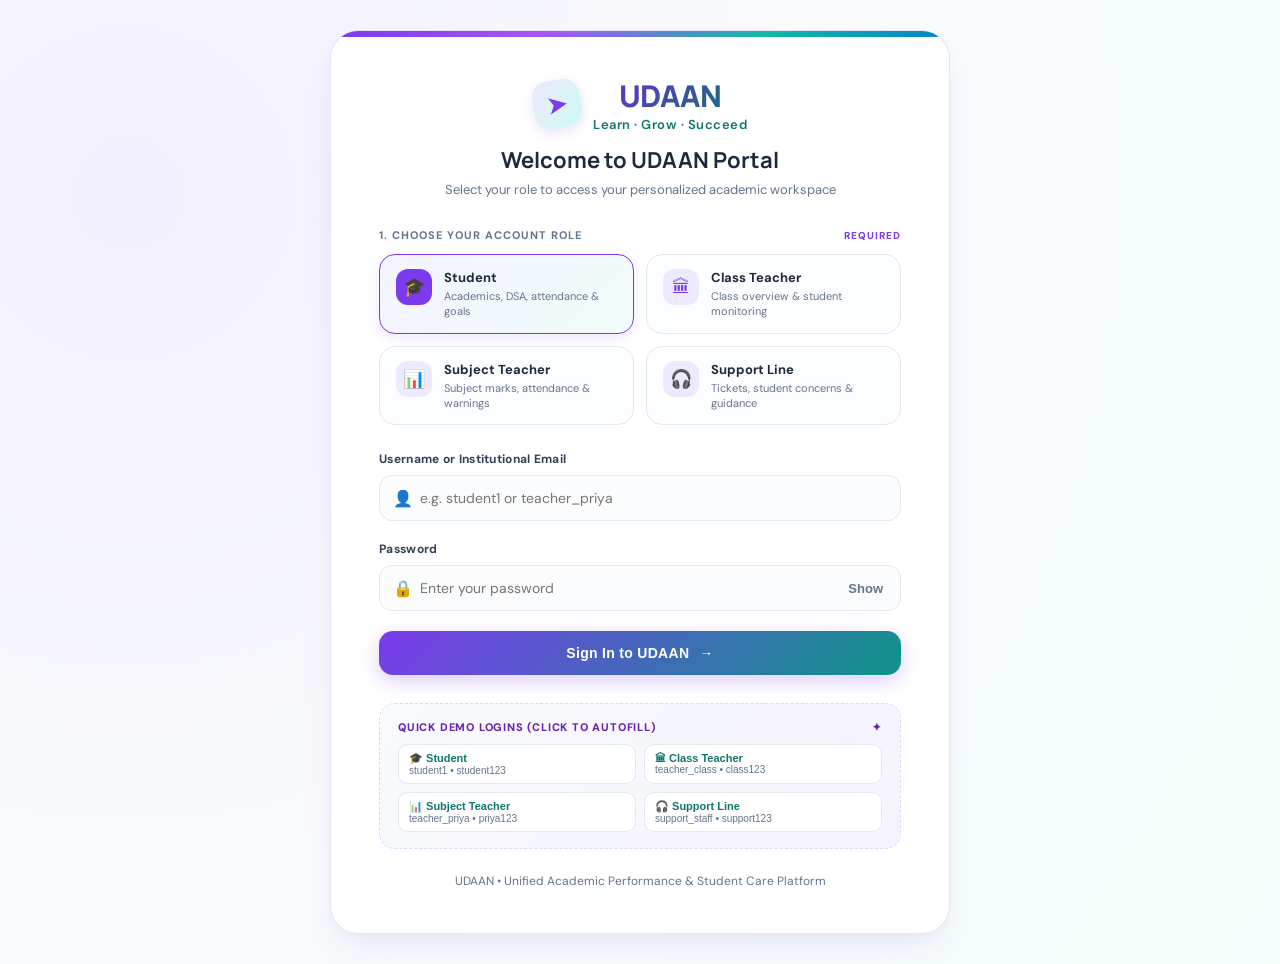
==== templates/login.html @ 4e5c91a6 "Initial commit: UDAAN Academic Portal" ====
<!DOCTYPE html>
<html lang="en">
<head>
  <meta charset="UTF-8">
  <meta name="viewport" content="width=device-width, initial-scale=1.0">
  <title>UDAAN — Sign In | Unified Academic Portal</title>
  <link rel="stylesheet" href="/static/css/login.css">
  <link rel="stylesheet" href="../static/css/login.css">
</head>
<body>

  <div class="login-container">
    <div class="brand-section">
      <div class="brand-mark-wrap">
        <div class="brand-icon">➤</div>
        <div>
          <h1 class="brand-title">UDAAN</h1>
          <p class="brand-tagline">Learn · Grow · Succeed</p>
        </div>
      </div>
      <h2 class="welcome-title">Welcome to UDAAN Portal</h2>
      <p class="welcome-subtitle">Select your role to access your personalized academic workspace</p>
    </div>

    <!-- Alert Message Box -->
    <div id="alertBox" class="alert-box" role="alert"></div>

    <form id="loginForm" novalidate>
      <div class="role-section-title">
        <span>1. Choose your account role</span>
        <span style="font-size: 10px; color: var(--primary); font-weight: 800;">REQUIRED</span>
      </div>

      <!-- 4 Role Selector Cards -->
      <div class="role-grid">
        <div class="role-card active" data-role="student" tabindex="0">
          <div class="role-card-icon">🎓</div>
          <div class="role-card-info">
            <h4>Student</h4>
            <p>Academics, DSA, attendance & goals</p>
          </div>
        </div>

        <div class="role-card" data-role="class_teacher" tabindex="0">
          <div class="role-card-icon">🏛</div>
          <div class="role-card-info">
            <h4>Class Teacher</h4>
            <p>Class overview & student monitoring</p>
          </div>
        </div>

        <div class="role-card" data-role="subject_teacher" tabindex="0">
          <div class="role-card-icon">📊</div>
          <div class="role-card-info">
            <h4>Subject Teacher</h4>
            <p>Subject marks, attendance & warnings</p>
          </div>
        </div>

        <div class="role-card" data-role="support" tabindex="0">
          <div class="role-card-icon">🎧</div>
          <div class="role-card-info">
            <h4>Support Line</h4>
            <p>Tickets, student concerns & guidance</p>
          </div>
        </div>
      </div>

      <input type="hidden" id="selectedRole" name="role" value="student">

      <div class="form-group">
        <label for="username" class="form-label">Username or Institutional Email</label>
        <div class="input-wrapper">
          <span class="input-icon">👤</span>
          <input type="text" id="username" name="username" class="form-input" placeholder="e.g. student1 or teacher_priya" required autocomplete="username">
        </div>
      </div>

      <div class="form-group">
        <label for="password" class="form-label">Password</label>
        <div class="input-wrapper">
          <span class="input-icon">🔒</span>
          <input type="password" id="password" name="password" class="form-input" placeholder="Enter your password" required autocomplete="current-password">
          <button type="button" id="togglePassword" class="password-toggle" aria-label="Toggle password visibility">Show</button>
        </div>
      </div>

      <button type="submit" id="submitBtn" class="btn-submit">
        <span>Sign In to UDAAN</span>
        <span>→</span>
      </button>

      <!-- Quick Demo Credentials Picker -->
      <div class="demo-accounts">
        <div class="demo-title">
          <span>Quick Demo Logins (Click to Autofill)</span>
          <span>✦</span>
        </div>
        <div class="demo-pills">
          <button type="button" class="demo-pill" data-role="student" data-user="student1" data-pass="student123">
            <strong>🎓 Student</strong>
            <span>student1 &bull; student123</span>
          </button>
          <button type="button" class="demo-pill" data-role="class_teacher" data-user="teacher_class" data-pass="class123">
            <strong>🏛 Class Teacher</strong>
            <span>teacher_class &bull; class123</span>
          </button>
          <button type="button" class="demo-pill" data-role="subject_teacher" data-user="teacher_priya" data-pass="priya123">
            <strong>📊 Subject Teacher</strong>
            <span>teacher_priya &bull; priya123</span>
          </button>
          <button type="button" class="demo-pill" data-role="support" data-user="support_staff" data-pass="support123">
            <strong>🎧 Support Line</strong>
            <span>support_staff &bull; support123</span>
          </button>
        </div>
      </div>
    </form>

    <p class="footer-text">UDAAN &bull; Unified Academic Performance & Student Care Platform</p>
  </div>

  <script src="/static/js/login.js"></script>
  <script src="../static/js/login.js"></script>
</body>
</html>
---- static/css/login.css ----
@import url('https://fonts.googleapis.com/css2?family=DM+Sans:wght@400;500;600;700&family=Manrope:wght@500;600;700;800&display=swap');

:root {
  --primary: #7c3aed;
  --primary-hover: #6d28d9;
  --primary-light: #f5f3ff;
  --lavender: #ede9fe;
  --lavender-border: #ddd6fe;
  --lavender-text: #6b21a8;

  --teal: #0d9488;
  --teal-dark: #0f766e;
  --teal-light: #f0fdfa;
  --mint-border: #ccfbf1;
  --teal-text: #115e59;

  --soft-blue: #0284c7;
  --blue-light: #f0f9ff;
  --blue-border: #e0f2fe;

  --ink: #1e293b;
  --muted: #64748b;
  --line: #e2e8f0;
  --bg: #f8fafc;
  --card-bg: #ffffff;
  --danger: #e11d48;
  --danger-bg: #ffe4e6;
  --danger-border: #fecdd3;
  --success: #059669;
  --success-bg: #ecfdf5;

  --shadow: 0 10px 30px -5px rgba(124, 58, 237, 0.07), 0 4px 12px -2px rgba(13, 148, 136, 0.05);
  --shadow-card: 0 20px 40px -10px rgba(124, 58, 237, 0.09), 0 8px 16px -4px rgba(13, 148, 136, 0.06);
}

* {
  box-sizing: border-box;
  margin: 0;
  padding: 0;
}

body {
  font-family: 'DM Sans', sans-serif;
  color: var(--ink);
  background: radial-gradient(circle at 10% 20%, rgba(237, 233, 254, 0.7) 0%, rgba(248, 250, 252, 0.9) 50%, rgba(240, 253, 250, 0.7) 100%);
  min-height: 100vh;
  display: flex;
  flex-direction: column;
  justify-content: center;
  align-items: center;
  padding: 30px 20px;
}

.login-container {
  width: 100%;
  max-width: 620px;
  background: var(--card-bg);
  border-radius: 28px;
  border: 1px solid rgba(221, 214, 254, 0.7);
  box-shadow: var(--shadow-card);
  padding: 44px 48px;
  position: relative;
  overflow: hidden;
}

.login-container::before {
  content: '';
  position: absolute;
  top: 0;
  left: 0;
  right: 0;
  height: 6px;
  background: linear-gradient(90deg, #7c3aed 0%, #a855f7 35%, #14b8a6 70%, #0284c7 100%);
}

.brand-section {
  text-align: center;
  margin-bottom: 30px;
}

.brand-mark-wrap {
  display: inline-flex;
  align-items: center;
  gap: 12px;
  margin-bottom: 12px;
  text-decoration: none;
}

.brand-icon {
  width: 48px;
  height: 48px;
  background: linear-gradient(135deg, #ede9fe 0%, #ccfbf1 100%);
  color: var(--primary);
  border-radius: 16px;
  display: grid;
  place-items: center;
  font-size: 26px;
  transform: rotate(-10deg);
  box-shadow: 0 4px 12px rgba(124, 58, 237, 0.15);
}

.brand-title {
  font-family: 'Manrope', sans-serif;
  font-size: 30px;
  font-weight: 800;
  letter-spacing: -0.5px;
  background: linear-gradient(135deg, #6d28d9 0%, #0f766e 100%);
  -webkit-background-clip: text;
  -webkit-text-fill-color: transparent;
}

.brand-tagline {
  font-size: 13px;
  font-weight: 600;
  color: var(--teal-dark);
  letter-spacing: 0.5px;
}

.welcome-title {
  font-family: 'Manrope', sans-serif;
  font-size: 22px;
  font-weight: 700;
  color: var(--ink);
  margin-bottom: 6px;
}

.welcome-subtitle {
  font-size: 13px;
  color: var(--muted);
}

/* Role Selector */
.role-section-title {
  font-size: 11px;
  font-weight: 700;
  text-transform: uppercase;
  letter-spacing: 1px;
  color: var(--muted);
  margin-bottom: 12px;
  display: flex;
  align-items: center;
  justify-content: space-between;
}

.role-grid {
  display: grid;
  grid-template-columns: repeat(2, 1fr);
  gap: 12px;
  margin-bottom: 26px;
}

.role-card {
  border: 1.5px solid var(--line);
  background: #fcfdfe;
  border-radius: 16px;
  padding: 14px 16px;
  cursor: pointer;
  display: flex;
  align-items: flex-start;
  gap: 12px;
  transition: all 0.2s ease;
  user-select: none;
  text-align: left;
}

.role-card:hover {
  border-color: var(--lavender-border);
  background: var(--primary-light);
  transform: translateY(-2px);
}

.role-card.active {
  border-color: var(--primary);
  background: linear-gradient(135deg, #f5f3ff 0%, #f0fdfa 100%);
  box-shadow: 0 4px 14px rgba(124, 58, 237, 0.12);
}

.role-card-icon {
  width: 36px;
  height: 36px;
  border-radius: 12px;
  display: grid;
  place-items: center;
  font-size: 18px;
  flex-shrink: 0;
  background: var(--lavender);
  color: var(--primary);
  transition: all 0.2s;
}

.role-card.active .role-card-icon {
  background: var(--primary);
  color: #fff;
}

.role-card-info h4 {
  font-size: 13px;
  font-weight: 700;
  color: var(--ink);
  margin-bottom: 3px;
}

.role-card-info p {
  font-size: 11px;
  color: var(--muted);
  line-height: 1.35;
}

/* Alert Notification */
.alert-box {
  display: none;
  border-radius: 14px;
  padding: 12px 16px;
  font-size: 13px;
  margin-bottom: 20px;
  align-items: center;
  gap: 10px;
  animation: fadeIn 0.3s ease;
}

.alert-box.show {
  display: flex;
}

.alert-danger {
  background: var(--danger-bg);
  border: 1px solid var(--danger-border);
  color: var(--danger);
}

.alert-success {
  background: var(--success-bg);
  border: 1px solid #a7f3d0;
  color: var(--success);
}

/* Form Styles */
.form-group {
  margin-bottom: 20px;
}

.form-label {
  display: block;
  font-size: 12px;
  font-weight: 700;
  letter-spacing: 0.3px;
  color: #334155;
  margin-bottom: 8px;
}

.input-wrapper {
  position: relative;
  display: flex;
  align-items: center;
}

.input-icon {
  position: absolute;
  left: 14px;
  color: #94a3b8;
  font-size: 16px;
  pointer-events: none;
}

.form-input {
  width: 100%;
  padding: 13px 14px 13px 40px;
  font-size: 14px;
  font-family: inherit;
  color: var(--ink);
  background: #fbfcfd;
  border: 1.5px solid #e2e8f0;
  border-radius: 13px;
  transition: all 0.2s ease;
  outline: none;
}

.form-input:focus {
  border-color: var(--primary);
  background: #fff;
  box-shadow: 0 0 0 3px rgba(124, 58, 237, 0.12);
}

.password-toggle {
  position: absolute;
  right: 12px;
  background: transparent;
  border: none;
  color: #64748b;
  cursor: pointer;
  padding: 6px;
  font-size: 13px;
  font-weight: 600;
  display: flex;
  align-items: center;
  border-radius: 6px;
}

.password-toggle:hover {
  color: var(--primary);
}

/* Submit Button */
.btn-submit {
  width: 100%;
  padding: 14px;
  border: none;
  border-radius: 14px;
  background: linear-gradient(135deg, var(--primary) 0%, var(--teal) 100%);
  color: #ffffff;
  font-size: 14px;
  font-weight: 700;
  letter-spacing: 0.3px;
  cursor: pointer;
  box-shadow: 0 6px 20px rgba(124, 58, 237, 0.25);
  transition: all 0.2s ease;
  display: flex;
  align-items: center;
  justify-content: center;
  gap: 10px;
  margin-top: 8px;
}

.btn-submit:hover {
  opacity: 0.95;
  transform: translateY(-2px);
  box-shadow: 0 8px 24px rgba(124, 58, 237, 0.32);
}

.btn-submit:active {
  transform: translateY(0);
}

.btn-submit:disabled {
  opacity: 0.65;
  cursor: not-allowed;
  transform: none;
}

/* Demo Credentials Helper Pill Box */
.demo-accounts {
  margin-top: 28px;
  padding: 16px 18px;
  background: linear-gradient(135deg, #f8fafc 0%, #f5f3ff 100%);
  border: 1px dashed var(--lavender-border);
  border-radius: 16px;
}

.demo-title {
  font-size: 11px;
  font-weight: 800;
  color: var(--lavender-text);
  letter-spacing: 0.8px;
  text-transform: uppercase;
  margin-bottom: 10px;
  display: flex;
  align-items: center;
  justify-content: space-between;
}

.demo-pills {
  display: grid;
  grid-template-columns: repeat(2, 1fr);
  gap: 8px;
}

.demo-pill {
  background: #ffffff;
  border: 1px solid var(--line);
  padding: 7px 10px;
  border-radius: 10px;
  font-size: 11px;
  color: var(--ink);
  cursor: pointer;
  text-align: left;
  transition: all 0.15s ease;
  display: flex;
  flex-direction: column;
}

.demo-pill:hover {
  border-color: var(--teal);
  background: var(--teal-light);
  transform: translateY(-1px);
}

.demo-pill strong {
  font-size: 11px;
  color: var(--teal-dark);
}

.demo-pill span {
  font-size: 10px;
  color: var(--muted);
}

.footer-text {
  margin-top: 24px;
  font-size: 12px;
  color: var(--muted);
  text-align: center;
}

@keyframes fadeIn {
  from { opacity: 0; transform: translateY(-4px); }
  to { opacity: 1; transform: translateY(0); }
}

@media (max-width: 640px) {
  .login-container {
    padding: 30px 20px;
    border-radius: 22px;
  }
  .role-grid {
    grid-template-columns: 1fr;
  }
  .demo-pills {
    grid-template-columns: 1fr;
  }
  .brand-title {
    font-size: 26px;
  }
}
---- static/css/login.css ----
@import url('https://fonts.googleapis.com/css2?family=DM+Sans:wght@400;500;600;700&family=Manrope:wght@500;600;700;800&display=swap');

:root {
  --primary: #7c3aed;
  --primary-hover: #6d28d9;
  --primary-light: #f5f3ff;
  --lavender: #ede9fe;
  --lavender-border: #ddd6fe;
  --lavender-text: #6b21a8;

  --teal: #0d9488;
  --teal-dark: #0f766e;
  --teal-light: #f0fdfa;
  --mint-border: #ccfbf1;
  --teal-text: #115e59;

  --soft-blue: #0284c7;
  --blue-light: #f0f9ff;
  --blue-border: #e0f2fe;

  --ink: #1e293b;
  --muted: #64748b;
  --line: #e2e8f0;
  --bg: #f8fafc;
  --card-bg: #ffffff;
  --danger: #e11d48;
  --danger-bg: #ffe4e6;
  --danger-border: #fecdd3;
  --success: #059669;
  --success-bg: #ecfdf5;

  --shadow: 0 10px 30px -5px rgba(124, 58, 237, 0.07), 0 4px 12px -2px rgba(13, 148, 136, 0.05);
  --shadow-card: 0 20px 40px -10px rgba(124, 58, 237, 0.09), 0 8px 16px -4px rgba(13, 148, 136, 0.06);
}

* {
  box-sizing: border-box;
  margin: 0;
  padding: 0;
}

body {
  font-family: 'DM Sans', sans-serif;
  color: var(--ink);
  background: radial-gradient(circle at 10% 20%, rgba(237, 233, 254, 0.7) 0%, rgba(248, 250, 252, 0.9) 50%, rgba(240, 253, 250, 0.7) 100%);
  min-height: 100vh;
  display: flex;
  flex-direction: column;
  justify-content: center;
  align-items: center;
  padding: 30px 20px;
}

.login-container {
  width: 100%;
  max-width: 620px;
  background: var(--card-bg);
  border-radius: 28px;
  border: 1px solid rgba(221, 214, 254, 0.7);
  box-shadow: var(--shadow-card);
  padding: 44px 48px;
  position: relative;
  overflow: hidden;
}

.login-container::before {
  content: '';
  position: absolute;
  top: 0;
  left: 0;
  right: 0;
  height: 6px;
  background: linear-gradient(90deg, #7c3aed 0%, #a855f7 35%, #14b8a6 70%, #0284c7 100%);
}

.brand-section {
  text-align: center;
  margin-bottom: 30px;
}

.brand-mark-wrap {
  display: inline-flex;
  align-items: center;
  gap: 12px;
  margin-bottom: 12px;
  text-decoration: none;
}

.brand-icon {
  width: 48px;
  height: 48px;
  background: linear-gradient(135deg, #ede9fe 0%, #ccfbf1 100%);
  color: var(--primary);
  border-radius: 16px;
  display: grid;
  place-items: center;
  font-size: 26px;
  transform: rotate(-10deg);
  box-shadow: 0 4px 12px rgba(124, 58, 237, 0.15);
}

.brand-title {
  font-family: 'Manrope', sans-serif;
  font-size: 30px;
  font-weight: 800;
  letter-spacing: -0.5px;
  background: linear-gradient(135deg, #6d28d9 0%, #0f766e 100%);
  -webkit-background-clip: text;
  -webkit-text-fill-color: transparent;
}

.brand-tagline {
  font-size: 13px;
  font-weight: 600;
  color: var(--teal-dark);
  letter-spacing: 0.5px;
}

.welcome-title {
  font-family: 'Manrope', sans-serif;
  font-size: 22px;
  font-weight: 700;
  color: var(--ink);
  margin-bottom: 6px;
}

.welcome-subtitle {
  font-size: 13px;
  color: var(--muted);
}

/* Role Selector */
.role-section-title {
  font-size: 11px;
  font-weight: 700;
  text-transform: uppercase;
  letter-spacing: 1px;
  color: var(--muted);
  margin-bottom: 12px;
  display: flex;
  align-items: center;
  justify-content: space-between;
}

.role-grid {
  display: grid;
  grid-template-columns: repeat(2, 1fr);
  gap: 12px;
  margin-bottom: 26px;
}

.role-card {
  border: 1.5px solid var(--line);
  background: #fcfdfe;
  border-radius: 16px;
  padding: 14px 16px;
  cursor: pointer;
  display: flex;
  align-items: flex-start;
  gap: 12px;
  transition: all 0.2s ease;
  user-select: none;
  text-align: left;
}

.role-card:hover {
  border-color: var(--lavender-border);
  background: var(--primary-light);
  transform: translateY(-2px);
}

.role-card.active {
  border-color: var(--primary);
  background: linear-gradient(135deg, #f5f3ff 0%, #f0fdfa 100%);
  box-shadow: 0 4px 14px rgba(124, 58, 237, 0.12);
}

.role-card-icon {
  width: 36px;
  height: 36px;
  border-radius: 12px;
  display: grid;
  place-items: center;
  font-size: 18px;
  flex-shrink: 0;
  background: var(--lavender);
  color: var(--primary);
  transition: all 0.2s;
}

.role-card.active .role-card-icon {
  background: var(--primary);
  color: #fff;
}

.role-card-info h4 {
  font-size: 13px;
  font-weight: 700;
  color: var(--ink);
  margin-bottom: 3px;
}

.role-card-info p {
  font-size: 11px;
  color: var(--muted);
  line-height: 1.35;
}

/* Alert Notification */
.alert-box {
  display: none;
  border-radius: 14px;
  padding: 12px 16px;
  font-size: 13px;
  margin-bottom: 20px;
  align-items: center;
  gap: 10px;
  animation: fadeIn 0.3s ease;
}

.alert-box.show {
  display: flex;
}

.alert-danger {
  background: var(--danger-bg);
  border: 1px solid var(--danger-border);
  color: var(--danger);
}

.alert-success {
  background: var(--success-bg);
  border: 1px solid #a7f3d0;
  color: var(--success);
}

/* Form Styles */
.form-group {
  margin-bottom: 20px;
}

.form-label {
  display: block;
  font-size: 12px;
  font-weight: 700;
  letter-spacing: 0.3px;
  color: #334155;
  margin-bottom: 8px;
}

.input-wrapper {
  position: relative;
  display: flex;
  align-items: center;
}

.input-icon {
  position: absolute;
  left: 14px;
  color: #94a3b8;
  font-size: 16px;
  pointer-events: none;
}

.form-input {
  width: 100%;
  padding: 13px 14px 13px 40px;
  font-size: 14px;
  font-family: inherit;
  color: var(--ink);
  background: #fbfcfd;
  border: 1.5px solid #e2e8f0;
  border-radius: 13px;
  transition: all 0.2s ease;
  outline: none;
}

.form-input:focus {
  border-color: var(--primary);
  background: #fff;
  box-shadow: 0 0 0 3px rgba(124, 58, 237, 0.12);
}

.password-toggle {
  position: absolute;
  right: 12px;
  background: transparent;
  border: none;
  color: #64748b;
  cursor: pointer;
  padding: 6px;
  font-size: 13px;
  font-weight: 600;
  display: flex;
  align-items: center;
  border-radius: 6px;
}

.password-toggle:hover {
  color: var(--primary);
}

/* Submit Button */
.btn-submit {
  width: 100%;
  padding: 14px;
  border: none;
  border-radius: 14px;
  background: linear-gradient(135deg, var(--primary) 0%, var(--teal) 100%);
  color: #ffffff;
  font-size: 14px;
  font-weight: 700;
  letter-spacing: 0.3px;
  cursor: pointer;
  box-shadow: 0 6px 20px rgba(124, 58, 237, 0.25);
  transition: all 0.2s ease;
  display: flex;
  align-items: center;
  justify-content: center;
  gap: 10px;
  margin-top: 8px;
}

.btn-submit:hover {
  opacity: 0.95;
  transform: translateY(-2px);
  box-shadow: 0 8px 24px rgba(124, 58, 237, 0.32);
}

.btn-submit:active {
  transform: translateY(0);
}

.btn-submit:disabled {
  opacity: 0.65;
  cursor: not-allowed;
  transform: none;
}

/* Demo Credentials Helper Pill Box */
.demo-accounts {
  margin-top: 28px;
  padding: 16px 18px;
  background: linear-gradient(135deg, #f8fafc 0%, #f5f3ff 100%);
  border: 1px dashed var(--lavender-border);
  border-radius: 16px;
}

.demo-title {
  font-size: 11px;
  font-weight: 800;
  color: var(--lavender-text);
  letter-spacing: 0.8px;
  text-transform: uppercase;
  margin-bottom: 10px;
  display: flex;
  align-items: center;
  justify-content: space-between;
}

.demo-pills {
  display: grid;
  grid-template-columns: repeat(2, 1fr);
  gap: 8px;
}

.demo-pill {
  background: #ffffff;
  border: 1px solid var(--line);
  padding: 7px 10px;
  border-radius: 10px;
  font-size: 11px;
  color: var(--ink);
  cursor: pointer;
  text-align: left;
  transition: all 0.15s ease;
  display: flex;
  flex-direction: column;
}

.demo-pill:hover {
  border-color: var(--teal);
  background: var(--teal-light);
  transform: translateY(-1px);
}

.demo-pill strong {
  font-size: 11px;
  color: var(--teal-dark);
}

.demo-pill span {
  font-size: 10px;
  color: var(--muted);
}

.footer-text {
  margin-top: 24px;
  font-size: 12px;
  color: var(--muted);
  text-align: center;
}

@keyframes fadeIn {
  from { opacity: 0; transform: translateY(-4px); }
  to { opacity: 1; transform: translateY(0); }
}

@media (max-width: 640px) {
  .login-container {
    padding: 30px 20px;
    border-radius: 22px;
  }
  .role-grid {
    grid-template-columns: 1fr;
  }
  .demo-pills {
    grid-template-columns: 1fr;
  }
  .brand-title {
    font-size: 26px;
  }
}
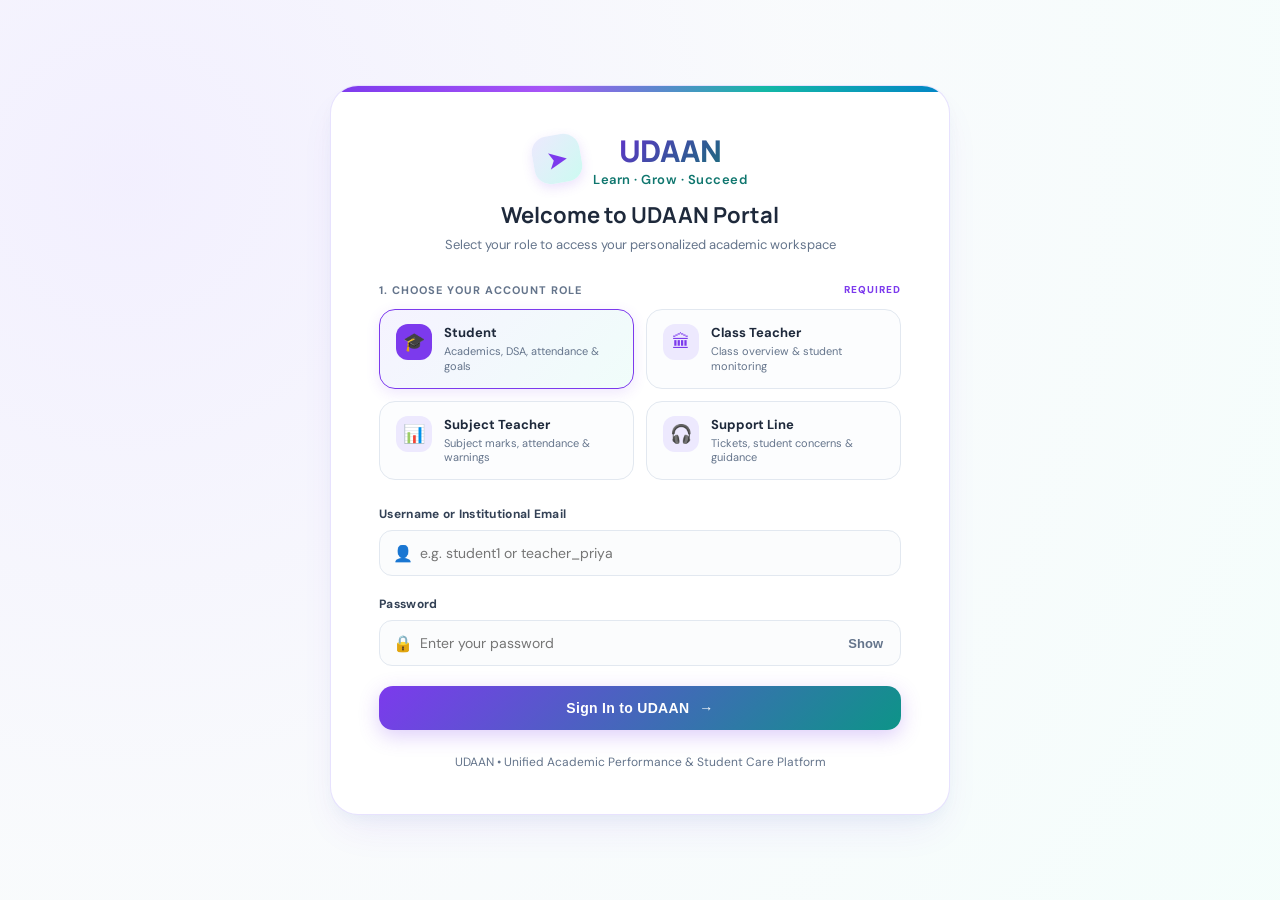
==== commit 8fc8616b: "Remove public demo credentials and duplicate asset references" ====
--- a/templates/login.html
+++ b/templates/login.html
@@ -5,7 +5,6 @@
   <meta name="viewport" content="width=device-width, initial-scale=1.0">
   <title>UDAAN — Sign In | Unified Academic Portal</title>
   <link rel="stylesheet" href="/static/css/login.css">
-  <link rel="stylesheet" href="../static/css/login.css">
 </head>
 <body>
 
@@ -90,37 +89,12 @@
         <span>→</span>
       </button>
 
-      <!-- Quick Demo Credentials Picker -->
-      <div class="demo-accounts">
-        <div class="demo-title">
-          <span>Quick Demo Logins (Click to Autofill)</span>
-          <span>✦</span>
-        </div>
-        <div class="demo-pills">
-          <button type="button" class="demo-pill" data-role="student" data-user="student1" data-pass="student123">
-            <strong>🎓 Student</strong>
-            <span>student1 &bull; student123</span>
-          </button>
-          <button type="button" class="demo-pill" data-role="class_teacher" data-user="teacher_class" data-pass="class123">
-            <strong>🏛 Class Teacher</strong>
-            <span>teacher_class &bull; class123</span>
-          </button>
-          <button type="button" class="demo-pill" data-role="subject_teacher" data-user="teacher_priya" data-pass="priya123">
-            <strong>📊 Subject Teacher</strong>
-            <span>teacher_priya &bull; priya123</span>
-          </button>
-          <button type="button" class="demo-pill" data-role="support" data-user="support_staff" data-pass="support123">
-            <strong>🎧 Support Line</strong>
-            <span>support_staff &bull; support123</span>
-          </button>
-        </div>
-      </div>
+
     </form>
 
     <p class="footer-text">UDAAN &bull; Unified Academic Performance & Student Care Platform</p>
   </div>
 
   <script src="/static/js/login.js"></script>
-  <script src="../static/js/login.js"></script>
 </body>
 </html>
